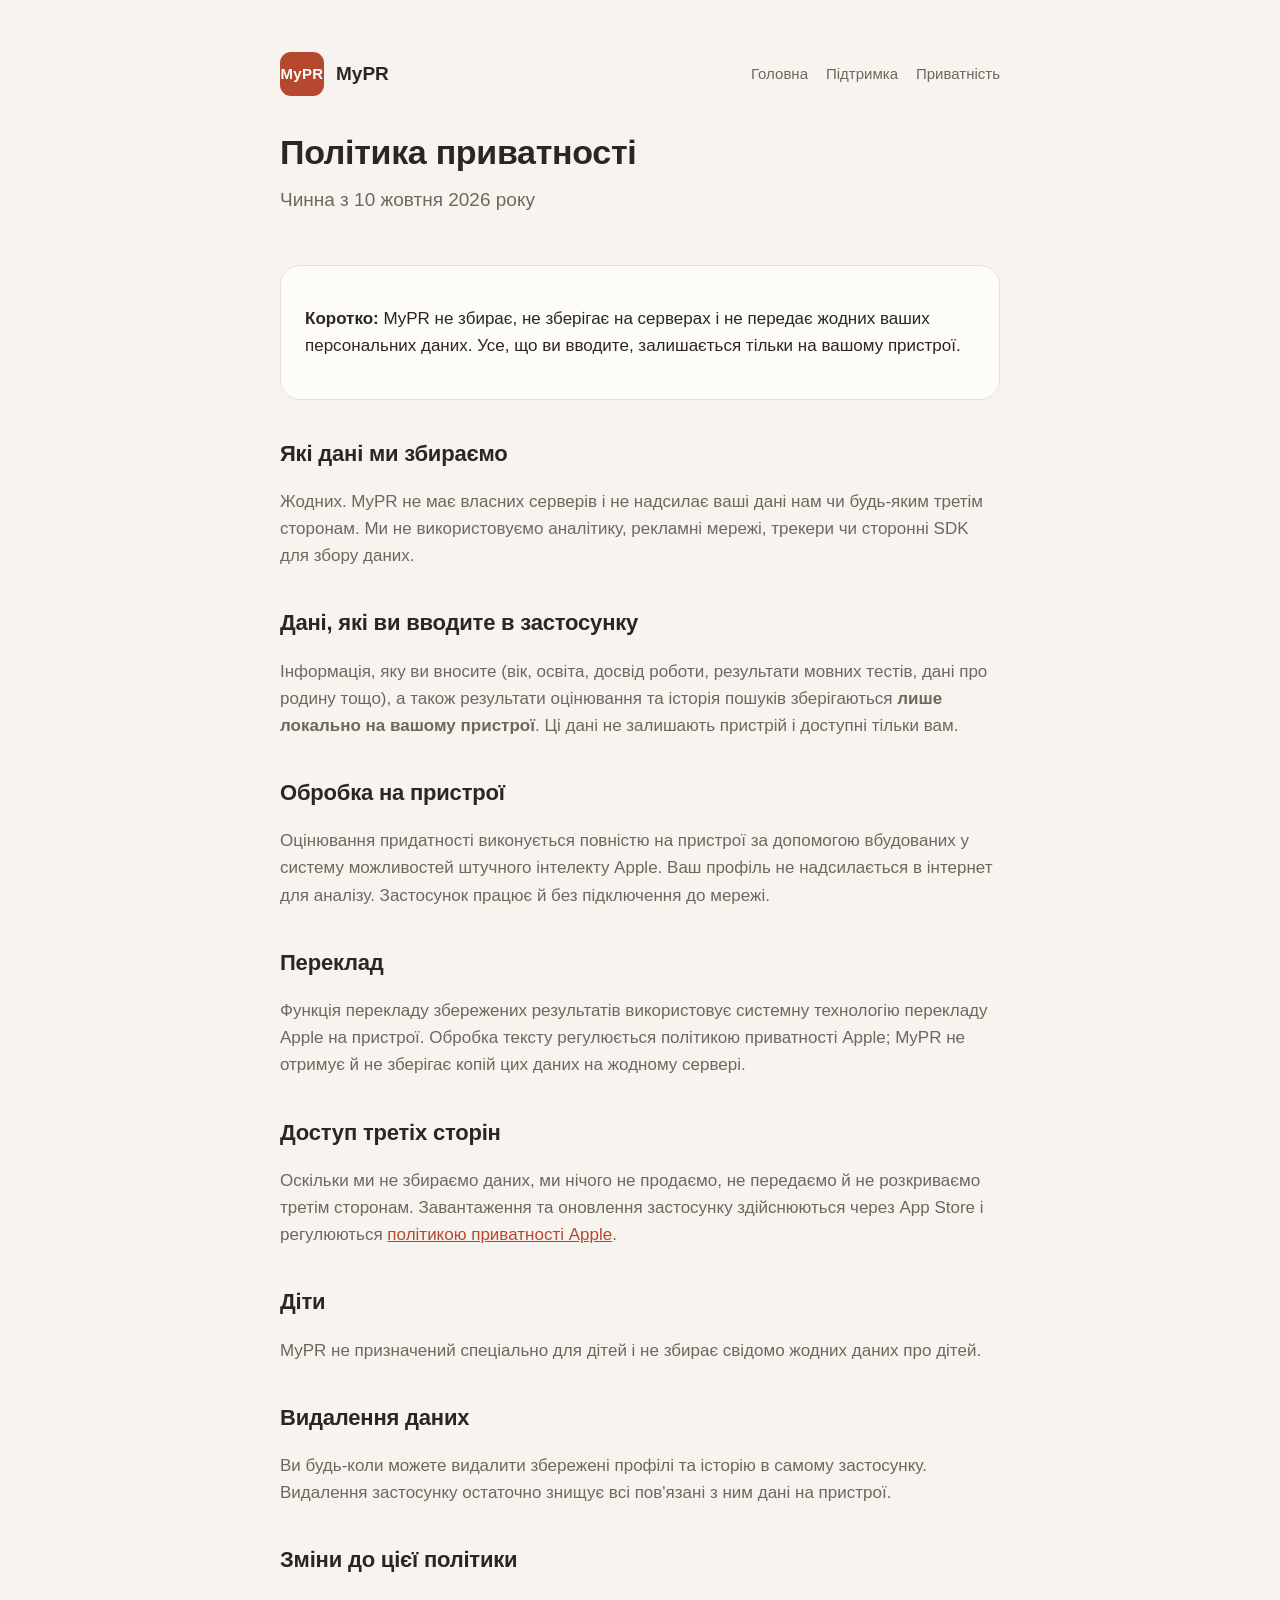
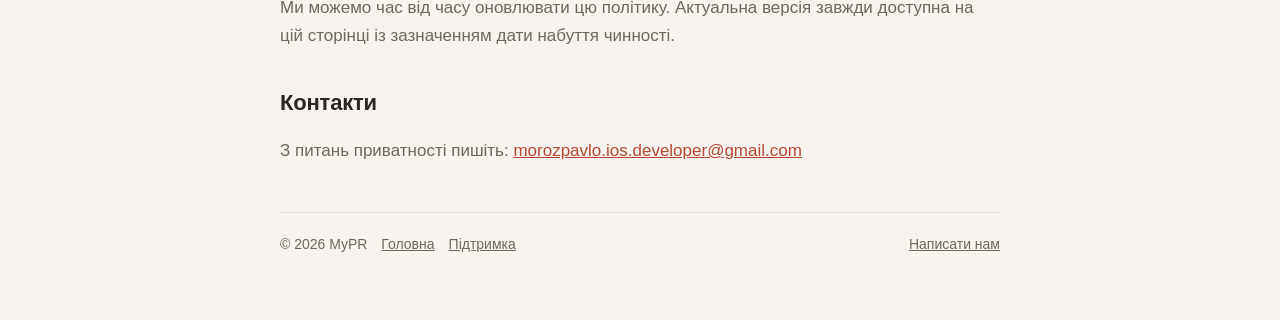
==== privacy.html @ af16f834 "MyPR website: marketing, support, privacy (Ukrainian)" ====
<!DOCTYPE html>
<html lang="uk">
<head>
  <meta charset="utf-8">
  <meta name="viewport" content="width=device-width, initial-scale=1">
  <title>Політика приватності — MyPR</title>
  <meta name="description" content="Політика приватності застосунку MyPR. MyPR не збирає й не передає жодних персональних даних — усе зберігається лише на вашому пристрої.">
  <link rel="stylesheet" href="styles.css">
</head>
<body>
  <div class="wrap">
    <header class="site">
      <div class="logo">MyPR</div>
      <div class="name">MyPR</div>
      <nav class="site">
        <a href="index.html">Головна</a>
        <a href="support.html">Підтримка</a>
        <a href="privacy.html">Приватність</a>
      </nav>
    </header>

    <section class="hero">
      <h1>Політика приватності</h1>
      <p class="lead muted">Чинна з 10 жовтня 2026 року</p>
    </section>

    <div class="card">
      <p><strong>Коротко:</strong> MyPR не збирає, не зберігає на серверах і не передає жодних ваших персональних даних. Усе, що ви вводите, залишається тільки на вашому пристрої.</p>
    </div>

    <h2>Які дані ми збираємо</h2>
    <p class="muted">Жодних. MyPR не має власних серверів і не надсилає ваші дані нам чи будь-яким третім сторонам. Ми не використовуємо аналітику, рекламні мережі, трекери чи сторонні SDK для збору даних.</p>

    <h2>Дані, які ви вводите в застосунку</h2>
    <p class="muted">Інформація, яку ви вносите (вік, освіта, досвід роботи, результати мовних тестів, дані про родину тощо), а також результати оцінювання та історія пошуків зберігаються <strong>лише локально на вашому пристрої</strong>. Ці дані не залишають пристрій і доступні тільки вам.</p>

    <h2>Обробка на пристрої</h2>
    <p class="muted">Оцінювання придатності виконується повністю на пристрої за допомогою вбудованих у систему можливостей штучного інтелекту Apple. Ваш профіль не надсилається в інтернет для аналізу. Застосунок працює й без підключення до мережі.</p>

    <h2>Переклад</h2>
    <p class="muted">Функція перекладу збережених результатів використовує системну технологію перекладу Apple на пристрої. Обробка тексту регулюється політикою приватності Apple; MyPR не отримує й не зберігає копій цих даних на жодному сервері.</p>

    <h2>Доступ третіх сторін</h2>
    <p class="muted">Оскільки ми не збираємо даних, ми нічого не продаємо, не передаємо й не розкриваємо третім сторонам. Завантаження та оновлення застосунку здійснюються через App Store і регулюються <a href="https://www.apple.com/legal/privacy/">політикою приватності Apple</a>.</p>

    <h2>Діти</h2>
    <p class="muted">MyPR не призначений спеціально для дітей і не збирає свідомо жодних даних про дітей.</p>

    <h2>Видалення даних</h2>
    <p class="muted">Ви будь-коли можете видалити збережені профілі та історію в самому застосунку. Видалення застосунку остаточно знищує всі пов'язані з ним дані на пристрої.</p>

    <h2>Зміни до цієї політики</h2>
    <p class="muted">Ми можемо час від часу оновлювати цю політику. Актуальна версія завжди доступна на цій сторінці із зазначенням дати набуття чинності.</p>

    <h2>Контакти</h2>
    <p class="muted">З питань приватності пишіть: <a href="mailto:morozpavlo.ios.developer@gmail.com">morozpavlo.ios.developer@gmail.com</a></p>

    <footer class="site">
      <span>© 2026 MyPR</span>
      <a href="index.html">Головна</a>
      <a href="support.html">Підтримка</a>
      <span class="spacer"></span>
      <a href="mailto:morozpavlo.ios.developer@gmail.com">Написати нам</a>
    </footer>
  </div>
</body>
</html>
---- styles.css ----
:root {
  --bg: #f7f4ef;
  --card: #fdfcf7;
  --ink: #2b2620;
  --muted: #6f675c;
  --line: #e7e0d4;
  --accent: #b5482f;
  --accent-ink: #ffffff;
  --radius: 20px;
  --maxw: 760px;
}

* { box-sizing: border-box; }

html { -webkit-text-size-adjust: 100%; }

body {
  margin: 0;
  font-family: -apple-system, BlinkMacSystemFont, "Segoe UI", Roboto, Helvetica, Arial, sans-serif;
  color: var(--ink);
  background: var(--bg);
  line-height: 1.6;
  font-size: 17px;
}

a { color: var(--accent); }

.wrap {
  max-width: var(--maxw);
  margin: 0 auto;
  padding: 32px 20px 64px;
}

header.site {
  display: flex;
  align-items: center;
  gap: 12px;
  padding: 20px 0 8px;
}

header.site .logo {
  width: 44px;
  height: 44px;
  border-radius: 11px;
  background: var(--accent);
  color: var(--accent-ink);
  display: grid;
  place-items: center;
  font-weight: 700;
  font-size: 15px;
  letter-spacing: 0.3px;
}

header.site .name { font-weight: 700; font-size: 19px; }

nav.site {
  margin-left: auto;
  display: flex;
  gap: 18px;
  font-size: 15px;
}
nav.site a { color: var(--muted); text-decoration: none; }
nav.site a:hover { color: var(--ink); }

.hero { padding: 28px 0 8px; }
.hero h1 { font-size: 34px; line-height: 1.2; margin: 0 0 12px; letter-spacing: -0.3px; }
.hero p.lead { font-size: 19px; color: var(--muted); margin: 0 0 24px; }

.badge {
  display: inline-block;
  background: var(--accent);
  color: var(--accent-ink);
  text-decoration: none;
  padding: 11px 20px;
  border-radius: 999px;
  font-weight: 600;
  font-size: 16px;
}

.card {
  background: var(--card);
  border: 1px solid var(--line);
  border-radius: var(--radius);
  padding: 22px 24px;
  margin: 18px 0;
}

h2 { font-size: 22px; margin: 36px 0 8px; letter-spacing: -0.2px; }
h3 { font-size: 17px; margin: 18px 0 4px; }

ul.features { list-style: none; padding: 0; margin: 8px 0; }
ul.features li { padding: 7px 0 7px 30px; position: relative; }
ul.features li::before {
  content: "✓";
  position: absolute;
  left: 0; top: 7px;
  color: var(--accent);
  font-weight: 700;
}

.muted { color: var(--muted); }
.small { font-size: 14px; }

.contact-mail {
  display: inline-block;
  font-size: 19px;
  font-weight: 600;
  margin: 6px 0 2px;
}

footer.site {
  margin-top: 48px;
  padding-top: 20px;
  border-top: 1px solid var(--line);
  color: var(--muted);
  font-size: 14px;
  display: flex;
  flex-wrap: wrap;
  gap: 14px;
  align-items: center;
}
footer.site a { color: var(--muted); }
footer.site .spacer { margin-left: auto; }

.disclaimer {
  font-size: 14px;
  color: var(--muted);
  background: #f1ece2;
  border: 1px solid var(--line);
  border-radius: 14px;
  padding: 14px 16px;
  margin-top: 24px;
}

@media (max-width: 480px) {
  .hero h1 { font-size: 28px; }
  nav.site { gap: 12px; }
}
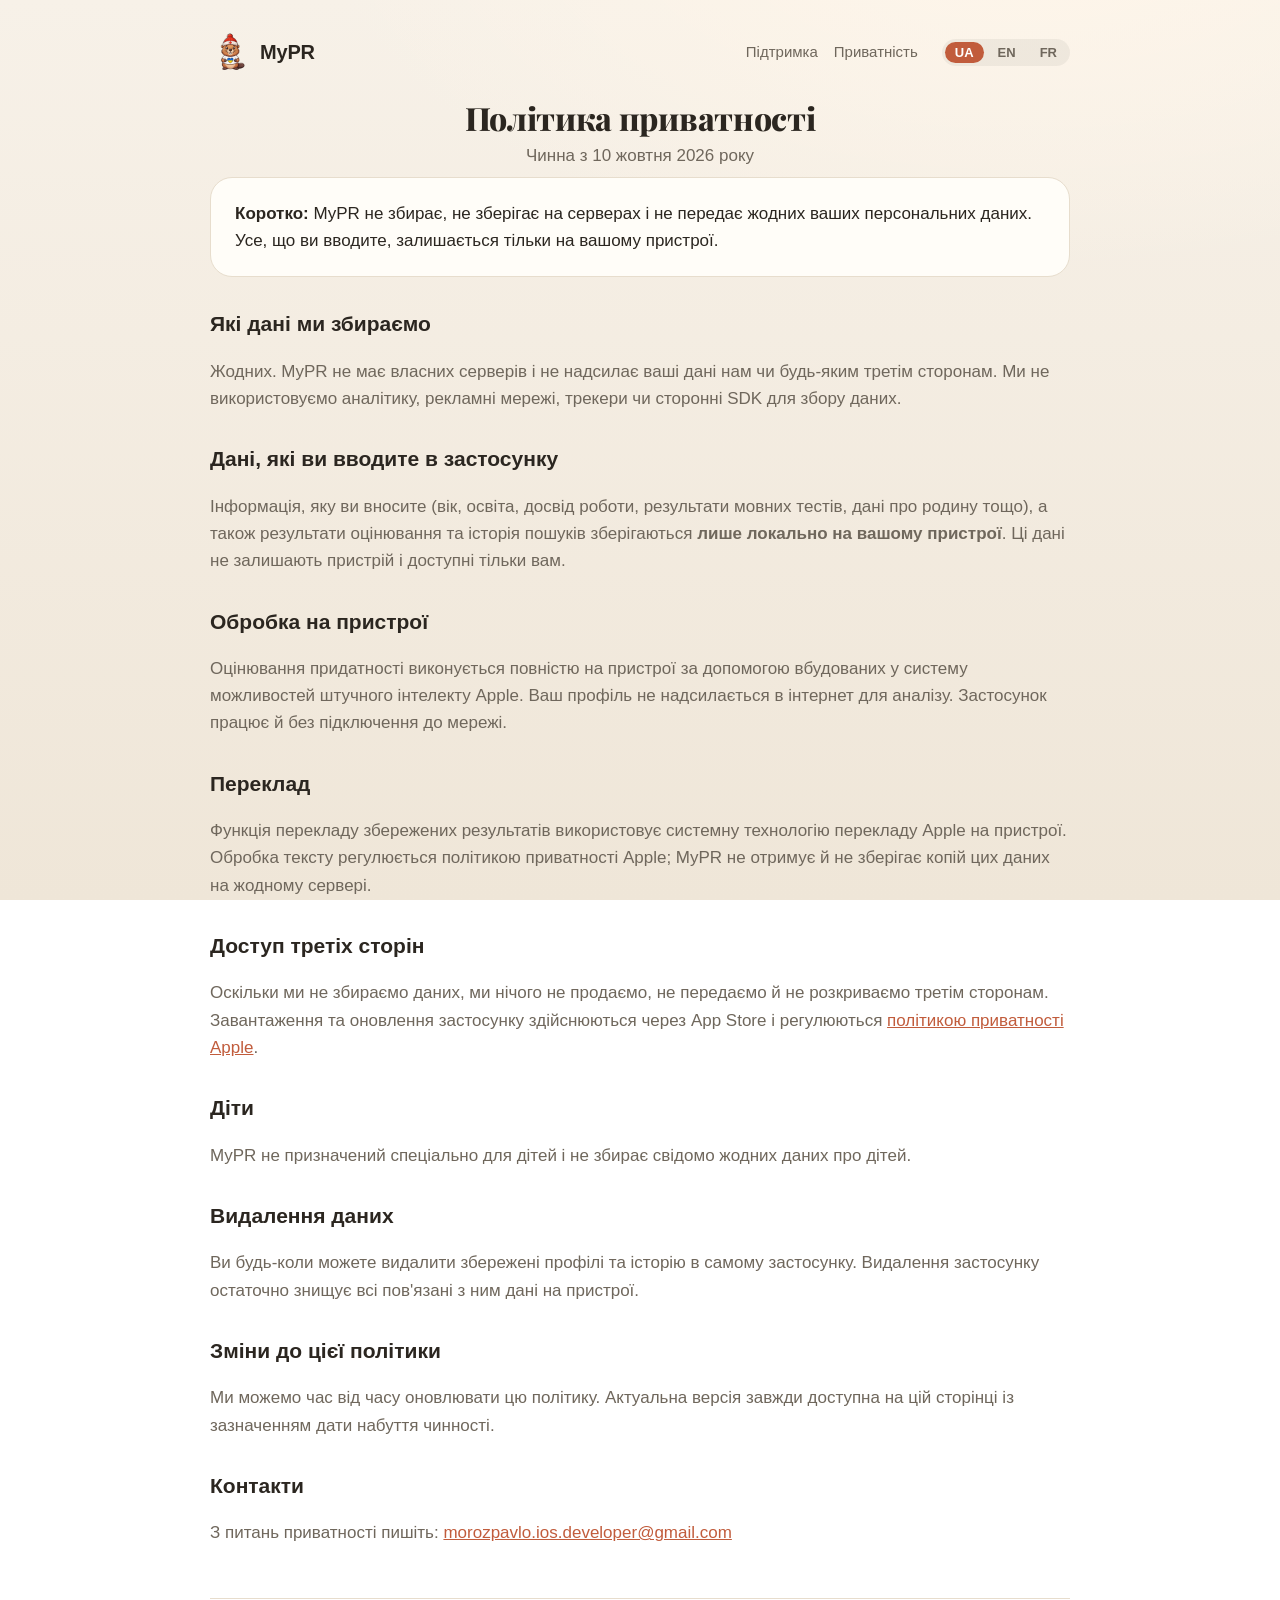
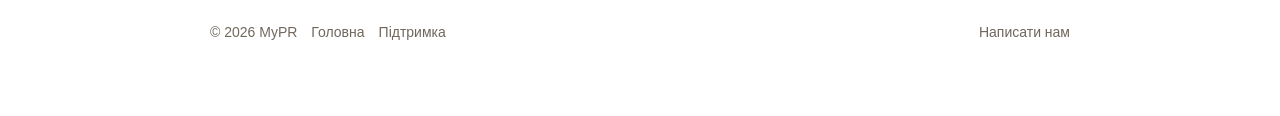
==== commit 37d1d6c0: "Brand site: beaver logo, localized hero banners, screenshot gallery, UA/EN/FR with language switcher" ====
--- a/privacy.html
+++ b/privacy.html
@@ -5,55 +5,66 @@
   <meta name="viewport" content="width=device-width, initial-scale=1">
   <title>Політика приватності — MyPR</title>
   <meta name="description" content="Політика приватності застосунку MyPR. MyPR не збирає й не передає жодних персональних даних — усе зберігається лише на вашому пристрої.">
+  <link rel="icon" href="assets/beaver.png">
+  <link rel="apple-touch-icon" href="assets/beaver.png">
+  <link rel="preconnect" href="https://fonts.googleapis.com">
+  <link rel="preconnect" href="https://fonts.gstatic.com" crossorigin>
+  <link href="https://fonts.googleapis.com/css2?family=Playfair+Display:wght@700;800&display=swap" rel="stylesheet">
   <link rel="stylesheet" href="styles.css">
 </head>
 <body>
   <div class="wrap">
     <header class="site">
-      <div class="logo">MyPR</div>
-      <div class="name">MyPR</div>
+      <a class="brand" href="index.html">
+        <img src="assets/beaver.png" alt="MyPR">
+        <span class="name">MyPR</span>
+      </a>
       <nav class="site">
-        <a href="index.html">Головна</a>
-        <a href="support.html">Підтримка</a>
-        <a href="privacy.html">Приватність</a>
+        <a class="navlink" href="support.html">Підтримка</a>
+        <a class="navlink" href="privacy.html">Приватність</a>
+        <span class="lang-switch">
+          <a class="active" href="privacy.html">UA</a>
+          <a href="en/privacy.html">EN</a>
+          <a href="fr/privacy.html">FR</a>
+        </span>
       </nav>
     </header>
 
-    <section class="hero">
-      <h1>Політика приватності</h1>
-      <p class="lead muted">Чинна з 10 жовтня 2026 року</p>
-    </section>
+    <h1 class="display page-title">Політика приватності</h1>
+    <p class="page-sub">Чинна з 10 жовтня 2026 року</p>
 
     <div class="card">
-      <p><strong>Коротко:</strong> MyPR не збирає, не зберігає на серверах і не передає жодних ваших персональних даних. Усе, що ви вводите, залишається тільки на вашому пристрої.</p>
+      <p style="margin:0"><strong>Коротко:</strong> MyPR не збирає, не зберігає на серверах і не передає жодних ваших персональних даних. Усе, що ви вводите, залишається тільки на вашому пристрої.</p>
     </div>
 
-    <h2>Які дані ми збираємо</h2>
-    <p class="muted">Жодних. MyPR не має власних серверів і не надсилає ваші дані нам чи будь-яким третім сторонам. Ми не використовуємо аналітику, рекламні мережі, трекери чи сторонні SDK для збору даних.</p>
+    <div class="prose">
+      <h2>Які дані ми збираємо</h2>
+      <p>Жодних. MyPR не має власних серверів і не надсилає ваші дані нам чи будь-яким третім сторонам. Ми не використовуємо аналітику, рекламні мережі, трекери чи сторонні SDK для збору даних.</p>
 
-    <h2>Дані, які ви вводите в застосунку</h2>
-    <p class="muted">Інформація, яку ви вносите (вік, освіта, досвід роботи, результати мовних тестів, дані про родину тощо), а також результати оцінювання та історія пошуків зберігаються <strong>лише локально на вашому пристрої</strong>. Ці дані не залишають пристрій і доступні тільки вам.</p>
+      <h2>Дані, які ви вводите в застосунку</h2>
+      <p>Інформація, яку ви вносите (вік, освіта, досвід роботи, результати мовних тестів, дані про родину тощо), а також результати оцінювання та історія пошуків зберігаються <strong>лише локально на вашому пристрої</strong>. Ці дані не залишають пристрій і доступні тільки вам.</p>
 
-    <h2>Обробка на пристрої</h2>
-    <p class="muted">Оцінювання придатності виконується повністю на пристрої за допомогою вбудованих у систему можливостей штучного інтелекту Apple. Ваш профіль не надсилається в інтернет для аналізу. Застосунок працює й без підключення до мережі.</p>
+      <h2>Обробка на пристрої</h2>
+      <p>Оцінювання придатності виконується повністю на пристрої за допомогою вбудованих у систему можливостей штучного інтелекту Apple. Ваш профіль не надсилається в інтернет для аналізу. Застосунок працює й без підключення до мережі.</p>
 
-    <h2>Переклад</h2>
-    <p class="muted">Функція перекладу збережених результатів використовує системну технологію перекладу Apple на пристрої. Обробка тексту регулюється політикою приватності Apple; MyPR не отримує й не зберігає копій цих даних на жодному сервері.</p>
+      <h2>Переклад</h2>
+      <p>Функція перекладу збережених результатів використовує системну технологію перекладу Apple на пристрої. Обробка тексту регулюється політикою приватності Apple; MyPR не отримує й не зберігає копій цих даних на жодному сервері.</p>
 
-    <h2>Доступ третіх сторін</h2>
-    <p class="muted">Оскільки ми не збираємо даних, ми нічого не продаємо, не передаємо й не розкриваємо третім сторонам. Завантаження та оновлення застосунку здійснюються через App Store і регулюються <a href="https://www.apple.com/legal/privacy/">політикою приватності Apple</a>.</p>
+      <h2>Доступ третіх сторін</h2>
+      <p>Оскільки ми не збираємо даних, ми нічого не продаємо, не передаємо й не розкриваємо третім сторонам. Завантаження та оновлення застосунку здійснюються через App Store і регулюються <a href="https://www.apple.com/legal/privacy/">політикою приватності Apple</a>.</p>
 
-    <h2>Діти</h2>
-    <p class="muted">MyPR не призначений спеціально для дітей і не збирає свідомо жодних даних про дітей.</p>
+      <h2>Діти</h2>
+      <p>MyPR не призначений спеціально для дітей і не збирає свідомо жодних даних про дітей.</p>
 
-    <h2>Видалення даних</h2>
-    <p class="muted">Ви будь-коли можете видалити збережені профілі та історію в самому застосунку. Видалення застосунку остаточно знищує всі пов'язані з ним дані на пристрої.</p>
+      <h2>Видалення даних</h2>
+      <p>Ви будь-коли можете видалити збережені профілі та історію в самому застосунку. Видалення застосунку остаточно знищує всі пов'язані з ним дані на пристрої.</p>
 
-    <h2>Зміни до цієї політики</h2>
-    <p class="muted">Ми можемо час від часу оновлювати цю політику. Актуальна версія завжди доступна на цій сторінці із зазначенням дати набуття чинності.</p>
+      <h2>Зміни до цієї політики</h2>
+      <p>Ми можемо час від часу оновлювати цю політику. Актуальна версія завжди доступна на цій сторінці із зазначенням дати набуття чинності.</p>
 
-    <h2>Контакти</h2>
-    <p class="muted">З питань приватності пишіть: <a href="mailto:morozpavlo.ios.developer@gmail.com">morozpavlo.ios.developer@gmail.com</a></p>
+      <h2>Контакти</h2>
+      <p>З питань приватності пишіть: <a href="mailto:morozpavlo.ios.developer@gmail.com">morozpavlo.ios.developer@gmail.com</a></p>
+    </div>
 
     <footer class="site">
       <span>© 2026 MyPR</span>
--- a/styles.css
+++ b/styles.css
@@ -1,138 +1,151 @@
 :root {
-  --bg: #f7f4ef;
-  --card: #fdfcf7;
+  --bg: #f7f1e8;
+  --bg2: #efe6d8;
+  --card: #fffdf8;
   --ink: #2b2620;
   --muted: #6f675c;
-  --line: #e7e0d4;
-  --accent: #b5482f;
+  --line: #e7ddcd;
+  --accent: #c15c3c;
+  --accent-dark: #a94a2d;
   --accent-ink: #ffffff;
-  --radius: 20px;
-  --maxw: 760px;
+  --radius: 22px;
+  --maxw: 900px;
 }
 
 * { box-sizing: border-box; }
-
-html { -webkit-text-size-adjust: 100%; }
+html { -webkit-text-size-adjust: 100%; scroll-behavior: smooth; }
 
 body {
   margin: 0;
   font-family: -apple-system, BlinkMacSystemFont, "Segoe UI", Roboto, Helvetica, Arial, sans-serif;
   color: var(--ink);
-  background: var(--bg);
+  background:
+    radial-gradient(1200px 600px at 80% -10%, #fff6ea 0%, rgba(255,246,234,0) 60%),
+    linear-gradient(180deg, var(--bg) 0%, var(--bg2) 100%);
+  background-attachment: fixed;
   line-height: 1.6;
   font-size: 17px;
 }
 
 a { color: var(--accent); }
 
-.wrap {
-  max-width: var(--maxw);
-  margin: 0 auto;
-  padding: 32px 20px 64px;
+.wrap { max-width: var(--maxw); margin: 0 auto; padding: 18px 20px 72px; }
+
+.sr-only {
+  position: absolute; width: 1px; height: 1px; padding: 0; margin: -1px;
+  overflow: hidden; clip: rect(0,0,0,0); white-space: nowrap; border: 0;
 }
 
+/* ---------- Display font (branded, serif, Cyrillic-ready) ---------- */
+.display {
+  font-family: "Playfair Display", Georgia, "Times New Roman", serif;
+  font-weight: 800;
+  letter-spacing: -0.3px;
+  line-height: 1.12;
+}
+.hl {
+  color: var(--accent-ink);
+  background: var(--accent);
+  padding: 0 .28em .06em;
+  border-radius: 10px;
+  box-decoration-break: clone;
+  -webkit-box-decoration-break: clone;
+}
+
+/* ---------- Header ---------- */
 header.site {
   display: flex;
   align-items: center;
   gap: 12px;
-  padding: 20px 0 8px;
+  padding: 14px 0 6px;
 }
+.brand { display: flex; align-items: center; gap: 10px; text-decoration: none; color: var(--ink); }
+.brand img { width: 40px; height: 40px; object-fit: contain; }
+.brand .name { font-weight: 800; font-size: 20px; letter-spacing: -0.2px; }
 
-header.site .logo {
-  width: 44px;
-  height: 44px;
-  border-radius: 11px;
-  background: var(--accent);
-  color: var(--accent-ink);
-  display: grid;
-  place-items: center;
-  font-weight: 700;
-  font-size: 15px;
-  letter-spacing: 0.3px;
-}
-
-header.site .name { font-weight: 700; font-size: 19px; }
-
-nav.site {
-  margin-left: auto;
-  display: flex;
-  gap: 18px;
-  font-size: 15px;
-}
+nav.site { margin-left: auto; display: flex; gap: 16px; font-size: 15px; align-items: center; }
 nav.site a { color: var(--muted); text-decoration: none; }
 nav.site a:hover { color: var(--ink); }
 
-.hero { padding: 28px 0 8px; }
-.hero h1 { font-size: 34px; line-height: 1.2; margin: 0 0 12px; letter-spacing: -0.3px; }
-.hero p.lead { font-size: 19px; color: var(--muted); margin: 0 0 24px; }
+.lang-switch { display: inline-flex; gap: 4px; margin-left: 8px; background: rgba(0,0,0,.05); padding: 3px; border-radius: 999px; }
+.lang-switch a {
+  font-size: 13px; font-weight: 600; text-decoration: none; color: var(--muted);
+  padding: 4px 10px; border-radius: 999px; line-height: 1;
+}
+.lang-switch a.active { background: var(--accent); color: var(--accent-ink); }
 
-.badge {
-  display: inline-block;
-  background: var(--accent);
-  color: var(--accent-ink);
-  text-decoration: none;
-  padding: 11px 20px;
-  border-radius: 999px;
-  font-weight: 600;
-  font-size: 16px;
+/* ---------- Hero ---------- */
+.hero { text-align: center; padding: 18px 0 6px; }
+.hero-banner {
+  display: block;
+  width: 100%;
+  border-radius: var(--radius);
+  border: 1px solid var(--line);
+  box-shadow: 0 18px 50px -24px rgba(90,60,30,.4);
+  margin: 6px 0 22px;
 }
+.hero p.lead { font-size: 19px; color: var(--muted); max-width: 640px; margin: 0 auto 22px; }
 
+.cta {
+  display: inline-flex; align-items: center; gap: 8px;
+  background: var(--accent); color: var(--accent-ink); text-decoration: none;
+  padding: 13px 24px; border-radius: 999px; font-weight: 700; font-size: 16px;
+  box-shadow: 0 10px 24px -10px var(--accent);
+}
+.cta:hover { background: var(--accent-dark); }
+.cta.ghost { background: transparent; color: var(--accent); box-shadow: none; border: 1.5px solid var(--accent); }
+
+/* ---------- Sections ---------- */
+h2.display { font-size: 27px; margin: 46px 0 10px; text-align: center; }
+h3 { font-size: 17px; margin: 18px 0 4px; }
+
+.cards { display: grid; grid-template-columns: repeat(2, 1fr); gap: 16px; margin: 10px 0; }
 .card {
   background: var(--card);
   border: 1px solid var(--line);
   border-radius: var(--radius);
   padding: 22px 24px;
-  margin: 18px 0;
+}
+.card h3 { margin-top: 0; display: flex; align-items: center; gap: 8px; }
+.card .ic { color: var(--accent); font-size: 20px; }
+
+ul.features { list-style: none; padding: 0; margin: 6px 0 0; }
+ul.features li { padding: 6px 0 6px 28px; position: relative; }
+ul.features li::before { content: "✓"; position: absolute; left: 0; top: 6px; color: var(--accent); font-weight: 800; }
+
+/* ---------- Screenshot gallery ---------- */
+.gallery { display: flex; gap: 16px; overflow-x: auto; padding: 8px 4px 16px; scroll-snap-type: x mandatory; }
+.gallery img {
+  height: 540px; width: auto; border-radius: 26px; scroll-snap-align: center;
+  border: 1px solid var(--line); box-shadow: 0 16px 40px -22px rgba(90,60,30,.5); flex: 0 0 auto; background: var(--card);
 }
 
-h2 { font-size: 22px; margin: 36px 0 8px; letter-spacing: -0.2px; }
-h3 { font-size: 17px; margin: 18px 0 4px; }
+/* ---------- Content pages (support/privacy) ---------- */
+.page-title { text-align: center; margin: 22px 0 6px; font-size: 32px; }
+.page-sub { text-align: center; color: var(--muted); margin: 0 0 8px; }
+.prose h2 { text-align: left; font-size: 21px; font-family: inherit; font-weight: 700; letter-spacing: 0; margin: 30px 0 6px; }
+.prose p { color: var(--muted); }
+.contact-mail { display: inline-block; font-size: 19px; font-weight: 700; margin: 6px 0 2px; }
 
-ul.features { list-style: none; padding: 0; margin: 8px 0; }
-ul.features li { padding: 7px 0 7px 30px; position: relative; }
-ul.features li::before {
-  content: "✓";
-  position: absolute;
-  left: 0; top: 7px;
-  color: var(--accent);
-  font-weight: 700;
+.disclaimer {
+  font-size: 14px; color: var(--muted);
+  background: rgba(193,92,60,.07);
+  border: 1px solid var(--line);
+  border-radius: 16px; padding: 16px 18px; margin-top: 28px;
 }
 
-.muted { color: var(--muted); }
-.small { font-size: 14px; }
-
-.contact-mail {
-  display: inline-block;
-  font-size: 19px;
-  font-weight: 600;
-  margin: 6px 0 2px;
+/* ---------- Footer ---------- */
+footer.site {
+  margin-top: 52px; padding-top: 22px; border-top: 1px solid var(--line);
+  color: var(--muted); font-size: 14px;
+  display: flex; flex-wrap: wrap; gap: 14px; align-items: center;
 }
-
-footer.site {
-  margin-top: 48px;
-  padding-top: 20px;
-  border-top: 1px solid var(--line);
-  color: var(--muted);
-  font-size: 14px;
-  display: flex;
-  flex-wrap: wrap;
-  gap: 14px;
-  align-items: center;
-}
-footer.site a { color: var(--muted); }
+footer.site a { color: var(--muted); text-decoration: none; }
+footer.site a:hover { color: var(--ink); }
 footer.site .spacer { margin-left: auto; }
 
-.disclaimer {
-  font-size: 14px;
-  color: var(--muted);
-  background: #f1ece2;
-  border: 1px solid var(--line);
-  border-radius: 14px;
-  padding: 14px 16px;
-  margin-top: 24px;
+@media (max-width: 620px) {
+  .cards { grid-template-columns: 1fr; }
+  .gallery img { height: 440px; }
+  nav.site .navlink { display: none; }
 }
-
-@media (max-width: 480px) {
-  .hero h1 { font-size: 28px; }
-  nav.site { gap: 12px; }
-}
